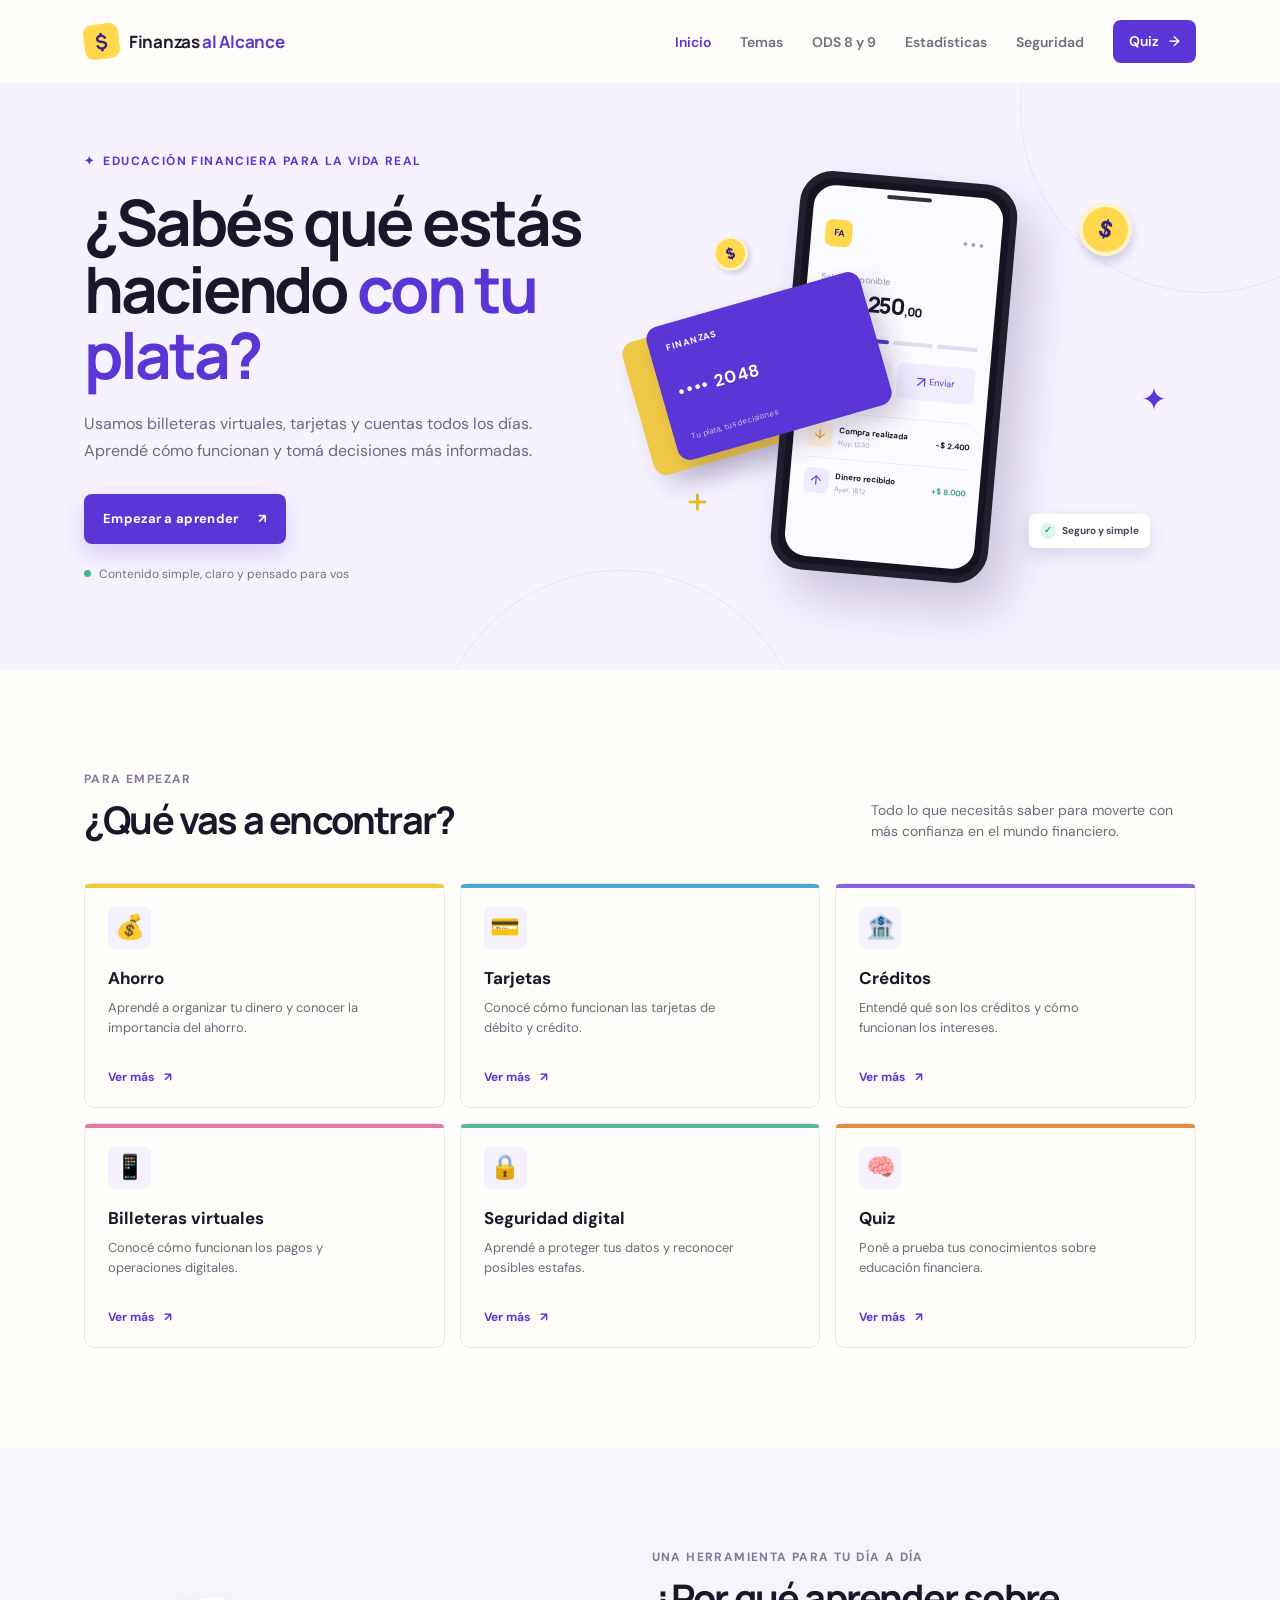
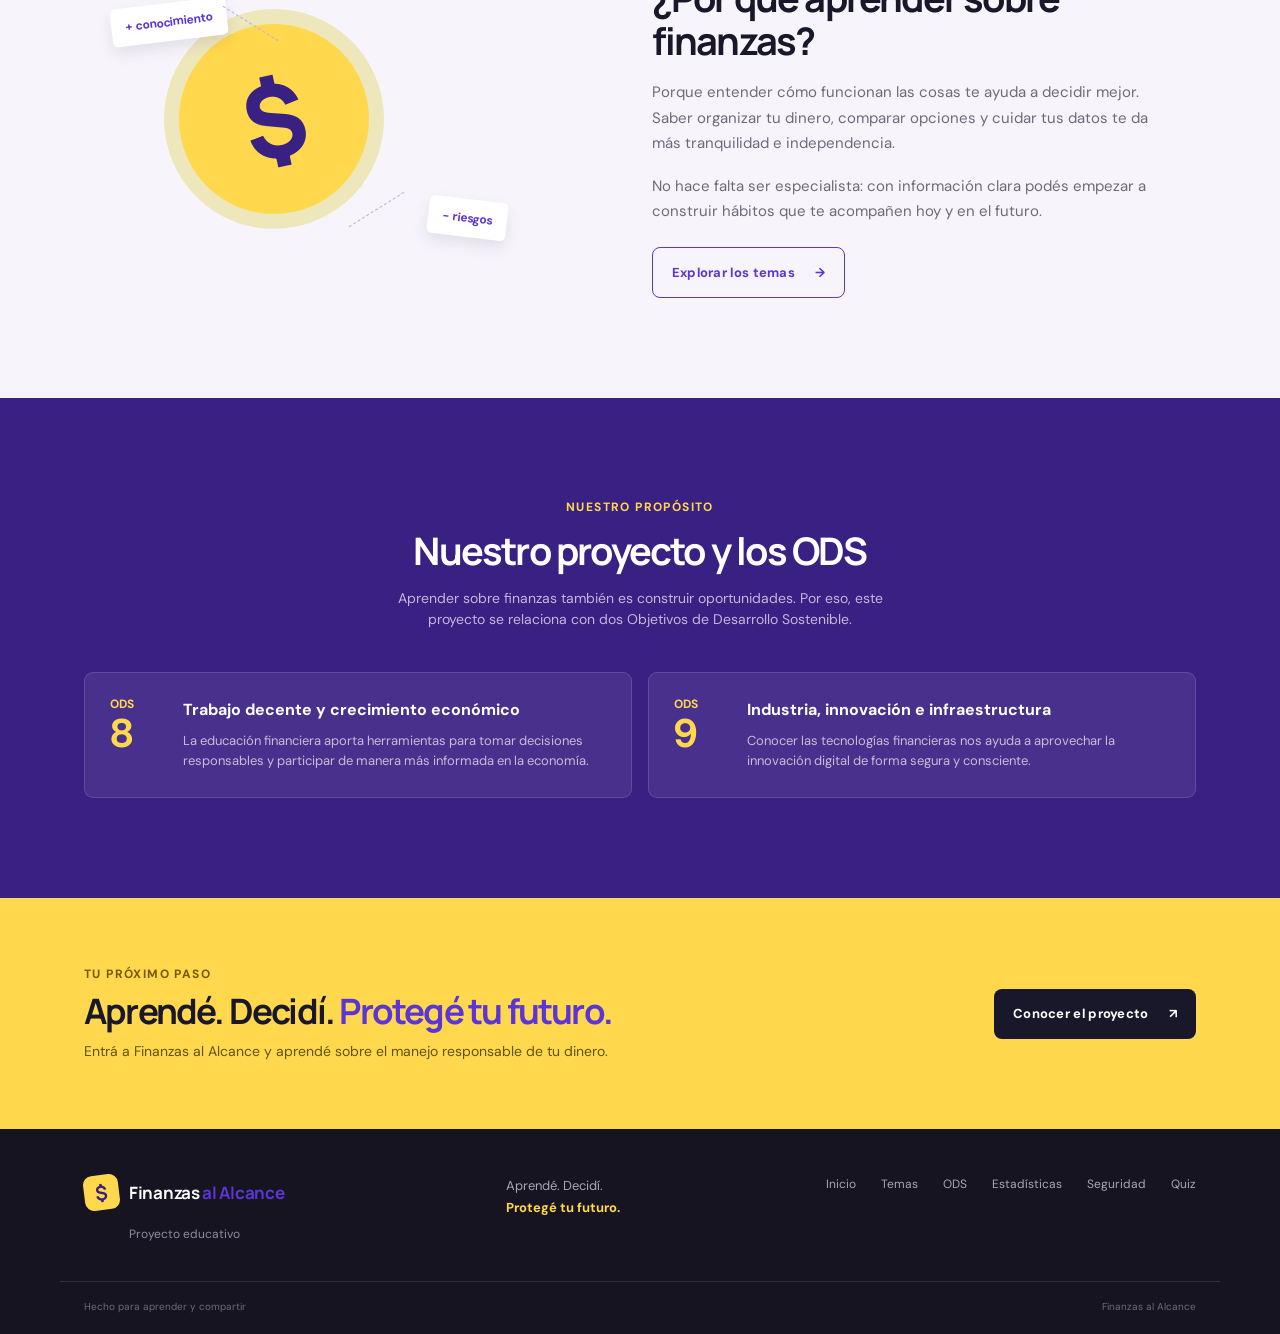
==== index.html @ b955cdc4 "Completar frontend de Finanzas al Alcance" ====
<!DOCTYPE html>
<html lang="es">
<head>
  <meta charset="UTF-8">
  <meta name="viewport" content="width=device-width, initial-scale=1.0">
  <meta name="description" content="Finanzas al Alcance: aprendé sobre ahorro, tarjetas, créditos, billeteras virtuales y seguridad digital.">
  <title>Finanzas al Alcance | Educación financiera</title>
  <link rel="stylesheet" href="estilos.css">
</head>
<body>
  <header class="site-header" id="inicio">
    <nav class="navbar container" aria-label="Navegación principal">
      <a class="brand" href="index.html#inicio" aria-label="Finanzas al Alcance, inicio">
        <span class="brand-mark" aria-hidden="true">$</span>
        <span>Finanzas <strong>al Alcance</strong></span>
      </a>

      <button class="menu-toggle" type="button" aria-expanded="false" aria-controls="menu-principal">
        <span class="sr-only">Abrir menú</span>
        <span></span><span></span><span></span>
      </button>

      <ul class="nav-links" id="menu-principal">
        <li><a class="active" href="index.html#inicio">Inicio</a></li>
        <li><a href="servicios.html">Temas</a></li>
        <li><a href="ods.html">ODS 8 y 9</a></li>
        <li><a href="estadisticas.html">Estadísticas</a></li>
        <li><a href="seguridad.html">Seguridad</a></li>
        <li><a class="nav-quiz" href="quiz.html">Quiz <span aria-hidden="true">→</span></a></li>
      </ul>
    </nav>
  </header>

  <main>
    <section class="hero" aria-labelledby="hero-title">
      <div class="hero-shape hero-shape-one" aria-hidden="true"></div>
      <div class="hero-shape hero-shape-two" aria-hidden="true"></div>
      <div class="container hero-grid">
        <div class="hero-copy">
          <p class="eyebrow"><span aria-hidden="true">✦</span> Educación financiera para la vida real</p>
          <h1 id="hero-title">¿Sabés qué estás haciendo <em>con tu plata?</em></h1>
          <p class="hero-text">Usamos billeteras virtuales, tarjetas y cuentas todos los días. Aprendé cómo funcionan y tomá decisiones más informadas.</p>
          <a class="button button-primary" href="#temas">Empezar a aprender <span aria-hidden="true">↗</span></a>
          <p class="hero-note"><span class="note-dot" aria-hidden="true"></span> Contenido simple, claro y pensado para vos</p>
        </div>

        <div class="hero-art" aria-label="Ilustración de una billetera virtual y tarjetas" role="img">
          <div class="spark spark-one" aria-hidden="true">✦</div>
          <div class="spark spark-two" aria-hidden="true">+</div>
          <div class="coin coin-one" aria-hidden="true">$</div>
          <div class="coin coin-two" aria-hidden="true">$</div>
          <div class="phone">
            <div class="phone-speaker"></div>
            <div class="phone-screen">
              <div class="app-top"><span class="app-avatar">FA</span><span class="app-menu">•••</span></div>
              <p class="balance-label">Saldo disponible</p>
              <p class="balance">$ 48.250<small>,00</small></p>
              <div class="balance-line"><span></span><span></span><span></span></div>
              <div class="quick-actions"><span><b>+</b> Cargar</span><span><b>↗</b> Enviar</span></div>
              <div class="movement"><span class="movement-icon">↓</span><span><b>Compra realizada</b><small>Hoy, 12:30</small></span><strong>−$ 2.400</strong></div>
              <div class="movement"><span class="movement-icon violet">↑</span><span><b>Dinero recibido</b><small>Ayer, 18:12</small></span><strong class="positive">+$ 8.000</strong></div>
            </div>
          </div>
          <div class="floating-card card-back" aria-hidden="true"></div>
          <div class="floating-card card-front" aria-hidden="true"><span>FINANZAS</span><strong>•••• 2048</strong><small>Tu plata, tus decisiones</small></div>
          <div class="secure-tag"><span aria-hidden="true">✓</span> Seguro y simple</div>
        </div>
      </div>
    </section>

    <section class="topics section" id="temas" aria-labelledby="topics-title">
      <div class="container">
        <div class="section-heading">
          <div><p class="eyebrow eyebrow-dark">Para empezar</p><h2 id="topics-title">¿Qué vas a encontrar?</h2></div>
          <p>Todo lo que necesitás saber para moverte con más confianza en el mundo financiero.</p>
        </div>
        <div class="topic-grid">
          <article class="topic-card accent-yellow">
            <div class="topic-icon">💰</div><h3>Ahorro</h3><p>Aprendé a organizar tu dinero y conocer la importancia del ahorro.</p><a href="servicios.html#ahorro" class="text-link">Ver más <span aria-hidden="true">↗</span></a>
          </article>
          <article class="topic-card accent-blue">
            <div class="topic-icon">💳</div><h3>Tarjetas</h3><p>Conocé cómo funcionan las tarjetas de débito y crédito.</p><a href="servicios.html#tarjetas" class="text-link">Ver más <span aria-hidden="true">↗</span></a>
          </article>
          <article class="topic-card accent-purple">
            <div class="topic-icon">🏦</div><h3>Créditos</h3><p>Entendé qué son los créditos y cómo funcionan los intereses.</p><a href="servicios.html#creditos" class="text-link">Ver más <span aria-hidden="true">↗</span></a>
          </article>
          <article class="topic-card accent-pink">
            <div class="topic-icon">📱</div><h3>Billeteras virtuales</h3><p>Conocé cómo funcionan los pagos y operaciones digitales.</p><a href="servicios.html#billeteras" class="text-link">Ver más <span aria-hidden="true">↗</span></a>
          </article>
          <article class="topic-card accent-green" id="seguridad">
            <div class="topic-icon">🔒</div><h3>Seguridad digital</h3><p>Aprendé a proteger tus datos y reconocer posibles estafas.</p><a href="seguridad.html" class="text-link">Ver más <span aria-hidden="true">↗</span></a>
          </article>
          <article class="topic-card accent-orange" id="quiz">
            <div class="topic-icon">🧠</div><h3>Quiz</h3><p>Poné a prueba tus conocimientos sobre educación financiera.</p><a href="quiz.html" class="text-link">Ver más <span aria-hidden="true">↗</span></a>
          </article>
        </div>
      </div>
    </section>

    <section class="why section" aria-labelledby="why-title">
      <div class="container why-grid">
        <div class="why-visual" aria-hidden="true"><div class="visual-circle"><span>$</span></div><div class="visual-label label-one">+ conocimiento</div><div class="visual-label label-two">− riesgos</div><div class="visual-line line-one"></div><div class="visual-line line-two"></div></div>
        <div class="why-copy"><p class="eyebrow eyebrow-dark">Una herramienta para tu día a día</p><h2 id="why-title">¿Por qué aprender sobre finanzas?</h2><p>Porque entender cómo funcionan las cosas te ayuda a decidir mejor. Saber organizar tu dinero, comparar opciones y cuidar tus datos te da más tranquilidad e independencia.</p><p>No hace falta ser especialista: con información clara podés empezar a construir hábitos que te acompañen hoy y en el futuro.</p><a class="button button-secondary" href="#temas">Explorar los temas <span aria-hidden="true">→</span></a></div>
      </div>
    </section>

    <section class="ods section" id="ods" aria-labelledby="ods-title">
      <div class="container">
        <div class="ods-intro"><p class="eyebrow">Nuestro propósito</p><h2 id="ods-title">Nuestro proyecto y los ODS</h2><p>Aprender sobre finanzas también es construir oportunidades. Por eso, este proyecto se relaciona con dos Objetivos de Desarrollo Sostenible.</p></div>
        <div class="ods-grid"><article class="ods-card"><span class="ods-number">ODS <strong>8</strong></span><div><h3>Trabajo decente y crecimiento económico</h3><p>La educación financiera aporta herramientas para tomar decisiones responsables y participar de manera más informada en la economía.</p></div></article><article class="ods-card"><span class="ods-number">ODS <strong>9</strong></span><div><h3>Industria, innovación e infraestructura</h3><p>Conocer las tecnologías financieras nos ayuda a aprovechar la innovación digital de forma segura y consciente.</p></div></article></div>
      </div>
    </section>

    <section class="cta section" aria-labelledby="cta-title"><div class="container cta-inner"><div><p class="eyebrow">Tu próximo paso</p><h2 id="cta-title">Aprendé. Decidí. <span>Protegé tu futuro.</span></h2><p>Entrá a Finanzas al Alcance y aprendé sobre el manejo responsable de tu dinero.</p></div><a class="button button-dark" href="#temas">Conocer el proyecto <span aria-hidden="true">↗</span></a></div></section>
  </main>

  <footer class="site-footer"><div class="container footer-grid"><div><a class="brand footer-brand" href="index.html#inicio"><span class="brand-mark" aria-hidden="true">$</span><span>Finanzas <strong>al Alcance</strong></span></a><p>Proyecto educativo</p></div><p class="footer-motto">Aprendé. Decidí.<br><strong>Protegé tu futuro.</strong></p><div class="footer-links"><a href="index.html#inicio">Inicio</a><a href="servicios.html">Temas</a><a href="ods.html">ODS</a><a href="estadisticas.html">Estadísticas</a><a href="seguridad.html">Seguridad</a><a href="quiz.html">Quiz</a></div></div><div class="container footer-bottom"><span>Hecho para aprender y compartir</span><span>Finanzas al Alcance</span></div></footer>
  <script src="script.js"></script>
</body>
</html>
---- estilos.css ----
@import url('https://fonts.googleapis.com/css2?family=DM+Sans:wght@400;500;600;700&family=Manrope:wght@600;700;800&display=swap');

:root { --violet: #5b35d5; --deep-violet: #392083; --yellow: #ffd84d; --ink: #19172a; --muted: #6d6a7b; --paper: #fffdf9; --soft: #f5f2ff; --line: #e9e5f1; }
* { box-sizing: border-box; margin: 0; padding: 0; }
html { scroll-behavior: smooth; }
body { background: var(--paper); color: var(--ink); font-family: 'DM Sans', sans-serif; line-height: 1.5; overflow-x: hidden; }
a { color: inherit; text-decoration: none; }
.container { margin: 0 auto; max-width: 1160px; padding-left: 24px; padding-right: 24px; }
.sr-only { clip: rect(0,0,0,0); clip-path: inset(50%); height: 1px; overflow: hidden; position: absolute; white-space: nowrap; width: 1px; }
.site-header { background: var(--paper); position: relative; z-index: 10; }
.navbar { align-items: center; display: flex; height: 83px; justify-content: space-between; }
.brand { align-items: center; display: inline-flex; font-family: 'Manrope', sans-serif; font-size: 17px; font-weight: 700; gap: 10px; letter-spacing: -.3px; white-space: nowrap; }
.brand strong { color: var(--violet); }
.brand-mark { align-items: center; background: var(--yellow); border-radius: 9px; color: var(--deep-violet); display: inline-flex; font-family: 'Manrope', sans-serif; font-size: 20px; height: 35px; justify-content: center; transform: rotate(-7deg); width: 35px; }
.nav-links { align-items: center; display: flex; gap: 29px; list-style: none; }
.nav-links a { color: #716d7c; font-size: 14px; font-weight: 600; transition: color .2s ease; }
.nav-links a:hover, .nav-links a.active { color: var(--violet); }
.nav-links .nav-quiz { align-items: center; background: var(--violet); border-radius: 8px; color: #fff; display: flex; gap: 10px; padding: 11px 16px; }
.nav-links .nav-quiz:hover { background: var(--deep-violet); color: #fff; }
.menu-toggle { background: none; border: 0; cursor: pointer; display: none; padding: 8px; }
.menu-toggle span:not(.sr-only) { background: var(--ink); display: block; height: 2px; margin: 4px 0; width: 23px; }
.hero { background: #f6f2ff; min-height: 587px; overflow: hidden; position: relative; }
.hero-grid { align-items: center; display: grid; gap: 30px; grid-template-columns: .93fr 1.07fr; min-height: 587px; position: relative; z-index: 1; }
.hero-copy { padding: 40px 0 58px; }
.eyebrow { align-items: center; color: var(--violet); display: flex; font-size: 12px; font-weight: 700; gap: 8px; letter-spacing: 1.4px; text-transform: uppercase; }
.eyebrow-dark { color: #82789e; }
.hero h1 { font-family: 'Manrope', sans-serif; font-size: clamp(43px, 5vw, 67px); letter-spacing: -3px; line-height: 1.04; margin: 19px 0 21px; max-width: 610px; }
.hero h1 em { color: var(--violet); font-style: normal; }
.hero-text { color: #6e6a7b; font-size: 16px; line-height: 1.7; max-width: 470px; }
.button { align-items: center; border: 0; border-radius: 8px; display: inline-flex; font-size: 13px; font-weight: 700; gap: 20px; justify-content: center; letter-spacing: .3px; padding: 15px 19px; transition: transform .2s ease, background .2s ease; }
.button:hover { transform: translateY(-2px); }
.button-primary { background: var(--violet); box-shadow: 0 10px 22px rgba(91,53,213,.2); color: white; margin-top: 30px; }
.button-primary:hover { background: var(--deep-violet); }
.button-secondary { border: 1px solid var(--violet); color: var(--violet); margin-top: 22px; }
.button-secondary:hover { background: var(--violet); color: #fff; }
.button-dark { background: var(--ink); color: #fff; }
.button-dark:hover { background: var(--deep-violet); }
.hero-note { align-items: center; color: #777280; display: flex; font-size: 12px; gap: 8px; margin-top: 21px; }
.note-dot { background: #41b98e; border-radius: 50%; height: 7px; width: 7px; }
.hero-shape { border: 1px solid rgba(91,53,213,.09); border-radius: 50%; height: 370px; position: absolute; width: 370px; }
.hero-shape-one { right: -110px; top: -160px; }.hero-shape-two { bottom: -270px; left: 34%; }
.hero-art { height: 490px; position: relative; }
.phone { background: #171421; border: 7px solid #22202e; border-radius: 33px; box-shadow: 20px 25px 50px rgba(48,30,93,.22); height: 400px; left: 29%; padding: 7px; position: absolute; top: 45px; transform: rotate(5deg); width: 218px; z-index: 2; }
.phone-speaker { background: #332f40; border-radius: 4px; height: 4px; left: 50%; position: absolute; top: 12px; transform: translateX(-50%); width: 45px; }
.phone-screen { background: #fbfaff; border-radius: 22px; height: 100%; padding: 34px 14px 10px; }
.app-top, .balance-line, .movement, .quick-actions { align-items: center; display: flex; justify-content: space-between; }.app-avatar { align-items: center; background: var(--yellow); border-radius: 7px; color: var(--deep-violet); display: inline-flex; font-size: 9px; font-weight: 800; height: 27px; justify-content: center; width: 27px; }.app-menu { color: #aca7b6; letter-spacing: 2px; }.balance-label { color: #9893a3; font-size: 9px; margin-top: 25px; }.balance { color: var(--ink); font-family: 'Manrope', sans-serif; font-size: 22px; font-weight: 800; letter-spacing: -1px; }.balance small { font-size: 12px; }.balance-line { gap: 4px; margin: 17px 0; }.balance-line span { background: #dfdced; border-radius: 3px; height: 4px; width: 25%; }.balance-line span:first-child { background: var(--violet); width: 45%; }.quick-actions { color: var(--violet); font-size: 9px; gap: 6px; }.quick-actions span { align-items: center; background: #f1edff; border-radius: 6px; display: flex; flex: 1; gap: 4px; justify-content: center; padding: 7px 3px; }.quick-actions b { font-size: 15px; font-weight: 400; }.movement { border-top: 1px solid #eeeaf3; font-size: 8px; gap: 6px; margin-top: 19px; padding-top: 10px; }.movement + .movement { margin-top: 10px; }.movement-icon { align-items: center; background: #fff0dd; border-radius: 6px; color: #eb8d22; display: inline-flex; font-size: 13px; height: 25px; justify-content: center; width: 25px; }.movement-icon.violet { background: #eeeaff; color: var(--violet); }.movement span:nth-child(2) { flex: 1; }.movement b, .movement small { display: block; }.movement small { color: #a19ca9; margin-top: 2px; }.movement strong { font-size: 8px; }.movement .positive { color: #3da783; }
.floating-card { border-radius: 13px; box-shadow: 9px 14px 25px rgba(41,24,80,.2); height: 138px; position: absolute; transform: rotate(-16deg); width: 222px; }.card-back { background: #efc946; left: 3%; top: 180px; }.card-front { background: var(--violet); color: white; display: flex; flex-direction: column; justify-content: space-between; left: 7%; padding: 17px; top: 165px; transform: rotate(-16deg); z-index: 3; }.card-front span { font-size: 9px; font-weight: 700; letter-spacing: 1px; }.card-front strong { font-size: 17px; letter-spacing: 1px; }.card-front small { font-size: 8px; opacity: .7; }.coin { align-items: center; background: var(--yellow); border: 4px solid rgba(255,255,255,.7); border-radius: 50%; box-shadow: 3px 6px 9px rgba(50,30,90,.17); color: var(--deep-violet); display: flex; font-size: 23px; font-weight: 800; height: 53px; justify-content: center; position: absolute; width: 53px; z-index: 4; }.coin-one { right: 11%; top: 71px; transform: rotate(15deg); }.coin-two { left: 15%; top: 95px; transform: rotate(-20deg) scale(.65); }.spark { color: var(--violet); font-size: 31px; position: absolute; }.spark-one { right: 5%; top: 245px; }.spark-two { color: #e8ba1d; font-size: 38px; left: 12%; top: 340px; }.secure-tag { align-items: center; background: white; border-radius: 7px; bottom: 74px; box-shadow: 0 8px 18px rgba(41,24,80,.12); color: #4a4658; display: flex; font-size: 10px; font-weight: 700; gap: 6px; padding: 9px 11px; position: absolute; right: 8%; z-index: 4; }.secure-tag span { align-items: center; background: #ddf6ed; border-radius: 50%; color: #2ba27a; display: inline-flex; font-size: 9px; height: 16px; justify-content: center; width: 16px; }
.section { padding: 100px 0; }.section-heading { align-items: end; display: flex; justify-content: space-between; margin-bottom: 41px; }.section h2 { font-family: 'Manrope', sans-serif; font-size: 38px; letter-spacing: -1.8px; line-height: 1.15; margin-top: 10px; }.section-heading > p { color: var(--muted); font-size: 14px; max-width: 325px; }.topic-grid { display: grid; gap: 15px; grid-template-columns: repeat(3, 1fr); }.topic-card { border: 1px solid var(--line); border-radius: 10px; min-height: 225px; padding: 22px 23px; position: relative; transition: box-shadow .2s ease, transform .2s ease; }.topic-card:hover { box-shadow: 0 14px 30px rgba(50,35,93,.1); transform: translateY(-4px); }.topic-card:before { background: var(--accent); border-radius: 3px 3px 0 0; content: ''; height: 4px; left: 0; position: absolute; right: 0; top: 0; }.accent-yellow { --accent: #f1c934; }.accent-blue { --accent: #4aa7d5; }.accent-purple { --accent: #8b62db; }.accent-pink { --accent: #e47ca9; }.accent-green { --accent: #58b898; }.accent-orange { --accent: #e58e3e; }.topic-icon { align-items: center; background: #f5f1ff; border-radius: 8px; display: flex; font-size: 24px; height: 43px; justify-content: center; margin-bottom: 17px; width: 43px; }.topic-card h3 { font-size: 17px; margin-bottom: 7px; }.topic-card p { color: var(--muted); font-size: 13px; line-height: 1.55; max-width: 270px; }.text-link { bottom: 21px; color: var(--violet); font-size: 12px; font-weight: 700; position: absolute; }.text-link span { margin-left: 7px; }
.why { background: #f7f5fb; }.why-grid { align-items: center; display: grid; gap: 11%; grid-template-columns: .9fr 1.1fr; }.why-copy p:not(.eyebrow) { color: var(--muted); font-size: 15px; line-height: 1.7; margin-top: 17px; max-width: 500px; }.why-visual { height: 310px; position: relative; }.visual-circle { align-items: center; background: var(--yellow); border: 15px solid #eee7bc; border-radius: 50%; color: var(--deep-violet); display: flex; font-family: 'Manrope', sans-serif; font-size: 100px; font-weight: 800; height: 220px; justify-content: center; left: 18%; position: absolute; top: 41px; transform: rotate(-12deg); width: 220px; }.visual-label { background: #fff; border-radius: 5px; box-shadow: 0 7px 15px rgba(47,30,82,.1); color: var(--violet); font-size: 12px; font-weight: 700; padding: 10px 14px; position: absolute; }.label-one { left: 6%; top: 35px; transform: rotate(-7deg); }.label-two { bottom: 41px; right: 5%; transform: rotate(7deg); }.visual-line { border-top: 1px dashed #bcb2e5; position: absolute; transform: rotate(32deg); width: 65px; }.line-one { left: 30%; top: 55px; }.line-two { bottom: 68px; right: 27%; transform: rotate(-32deg); }
.ods { background: var(--deep-violet); color: white; }.ods .eyebrow { color: var(--yellow); }.ods-intro { text-align: center; }.ods-intro .eyebrow { justify-content: center; }.ods h2 { margin-top: 13px; }.ods-intro > p:last-child { color: #c1b8dd; font-size: 14px; margin: 15px auto 42px; max-width: 515px; }.ods-grid { display: grid; gap: 16px; grid-template-columns: 1fr 1fr; }.ods-card { align-items: flex-start; background: rgba(255,255,255,.08); border: 1px solid rgba(255,255,255,.13); border-radius: 9px; display: flex; gap: 20px; padding: 25px; }.ods-number { color: var(--yellow); font-size: 12px; font-weight: 700; line-height: 1.1; min-width: 53px; }.ods-number strong { display: block; font-size: 40px; letter-spacing: -2px; }.ods-card h3 { font-size: 16px; line-height: 1.3; margin: 2px 0 10px; }.ods-card p { color: #c4bdd8; font-size: 13px; line-height: 1.6; }
.cta { background: var(--yellow); padding: 67px 0; }.cta-inner { align-items: center; display: flex; justify-content: space-between; }.cta .eyebrow { color: #735a00; }.cta h2 { font-size: 35px; margin: 8px 0 10px; }.cta h2 span { color: var(--violet); }.cta p:last-child { color: #5f530e; font-size: 14px; }.cta .button { flex-shrink: 0; margin-left: 30px; }
.site-footer { background: #161421; color: white; padding: 46px 0 20px; }.footer-grid { align-items: start; display: grid; grid-template-columns: 1.1fr .8fr 1fr; }.footer-brand { color: white; }.footer-grid > div > p { color: #918b9f; font-size: 12px; margin: 15px 0 0 45px; }.footer-motto { color: #aaa4b6; font-size: 13px; line-height: 1.7; }.footer-motto strong { color: var(--yellow); }.footer-links { display: flex; flex-wrap: wrap; gap: 11px 25px; justify-content: flex-end; }.footer-links a { color: #aaa4b6; font-size: 12px; }.footer-links a:hover { color: var(--yellow); }.footer-bottom { border-top: 1px solid #302d3b; color: #6f6979; display: flex; font-size: 10px; justify-content: space-between; margin-top: 38px; padding-top: 17px; }
@media (max-width: 800px) { .nav-links { background: var(--paper); box-shadow: 0 15px 20px rgba(40,25,75,.09); display: none; flex-direction: column; gap: 0; left: 0; padding: 12px 24px 20px; position: absolute; right: 0; top: 83px; }.nav-links.open { display: flex; }.nav-links li, .nav-links a { width: 100%; }.nav-links a { display: block; padding: 12px 0; }.nav-links .nav-quiz { padding: 12px 15px; }.menu-toggle { display: block; }.hero-grid { grid-template-columns: 1fr; }.hero-copy { padding-bottom: 0; }.hero-art { height: 420px; margin-top: -35px; }.section-heading { align-items: start; flex-direction: column; gap: 15px; }.topic-grid { grid-template-columns: repeat(2, 1fr); }.why-grid { gap: 15px; grid-template-columns: 1fr; }.why-visual { order: 2; }.why-copy { order: 1; }.ods-grid { grid-template-columns: 1fr; }.cta-inner { align-items: start; flex-direction: column; gap: 27px; }.cta .button { margin-left: 0; }.footer-grid { gap: 28px; grid-template-columns: 1fr 1fr; }.footer-links { justify-content: flex-start; }.footer-motto { grid-column: 2; grid-row: 1; }.footer-grid > div:last-child { grid-column: 1 / -1; }.footer-bottom { gap: 10px; flex-direction: column; } }
@media (max-width: 520px) { .container { padding-left: 18px; padding-right: 18px; }.brand { font-size: 15px; }.hero { min-height: 790px; }.hero-grid { min-height: 790px; }.hero h1 { font-size: 44px; letter-spacing: -2px; }.hero-text { font-size: 15px; }.hero-art { transform: scale(.88); transform-origin: top center; }.section { padding: 74px 0; }.section h2 { font-size: 32px; }.topic-grid { grid-template-columns: 1fr; }.topic-card { min-height: 205px; }.why-visual { transform: scale(.83); transform-origin: center; }.ods-card { flex-direction: column; gap: 11px; }.cta h2 { font-size: 30px; }.footer-grid { grid-template-columns: 1fr; }.footer-motto { grid-column: auto; grid-row: auto; }.footer-grid > div:last-child { grid-column: auto; }.footer-links { justify-content: flex-start; } }

/* Estilos compartidos por las páginas internas */
.page-hero { background: #f6f2ff; padding: 58px 0 67px; }.page-hero-purple { background: var(--deep-violet); color: #fff; }.page-hero-purple .eyebrow { color: var(--yellow); }.page-hero-safe { background: #eaf8f3; }.page-hero-quiz { background: #fff5cf; }.narrow { max-width: 820px; }.back-link { color: var(--violet); display: inline-block; font-size: 13px; font-weight: 700; margin-bottom: 40px; }.page-hero-purple .back-link { color: var(--yellow); }.page-hero h1 { font-family: 'Manrope', sans-serif; font-size: clamp(42px, 6vw, 62px); letter-spacing: -2.5px; line-height: 1.08; margin: 13px 0 17px; }.page-hero > .container > p:last-child { color: var(--muted); font-size: 16px; max-width: 610px; }.page-hero-purple > .container > p:last-child { color: #c9c1df; }.inner-section { background: var(--paper); }.service-grid { display: grid; gap: 18px; grid-template-columns: 1fr 1fr; }.info-card { border: 1px solid var(--line); border-radius: 10px; min-height: 400px; padding: 28px; position: relative; }.info-card:before { background: var(--accent, var(--violet)); border-radius: 3px 3px 0 0; content: ''; height: 4px; left: 0; position: absolute; right: 0; top: 0; }.info-card:nth-child(1) { --accent: #e7bd24; }.info-card:nth-child(2) { --accent: #5baacf; }.info-card:nth-child(3) { --accent: #9367d8; }.info-card:nth-child(4) { --accent: #df7aa6; }.large-icon { align-items: center; background: #f3efff; border-radius: 10px; display: flex; font-size: 27px; height: 52px; justify-content: center; margin-bottom: 22px; width: 52px; }.card-kicker { color: var(--violet); font-size: 11px; font-weight: 700; letter-spacing: 1px; text-transform: uppercase; }.info-card h2, .ods-large-card h2, .project-connection h2, .sources-block h2, .scenario-section h2 { font-family: 'Manrope', sans-serif; font-size: 28px; letter-spacing: -1px; margin: 6px 0 13px; }.info-card > p:not(.card-kicker), .info-card li, .ods-large-card > p:last-child, .project-connection > p:last-child { color: var(--muted); font-size: 14px; line-height: 1.7; }.info-card h3 { font-size: 14px; margin: 20px 0 9px; }.check-list { list-style: none; padding: 0; }.check-list li { margin: 7px 0; padding-left: 20px; position: relative; }.check-list li:before { color: #37a27e; content: '✓'; font-weight: 700; left: 0; position: absolute; }.example { background: #f8f6ff; border-radius: 7px; margin-top: 19px; padding: 12px 14px; }.example strong { color: var(--violet); }.tip-box { background: #f5f0ff; border-left: 3px solid var(--violet); display: flex; flex-direction: column; gap: 5px; margin-top: 22px; padding: 15px; }.tip-box strong { font-size: 13px; }.tip-box span { color: var(--muted); font-size: 13px; line-height: 1.5; }.mini-cta { background: var(--yellow); padding: 48px 0; }.mini-cta-inner { align-items: center; display: flex; justify-content: space-between; }.mini-cta h2 { font-family: 'Manrope', sans-serif; font-size: 29px; letter-spacing: -1px; margin-top: 8px; }.mini-cta .button { margin-left: 25px; }
.ods-page-grid { display: grid; gap: 18px; grid-template-columns: 1fr 1fr; }.ods-large-card { border-radius: 10px; min-height: 325px; padding: 30px; }.ods-eight { background: #fff5cf; }.ods-nine { background: #eee8ff; }.ods-badge { color: var(--violet); display: block; font-size: 12px; font-weight: 700; line-height: 1; }.ods-badge strong { display: block; font-family: 'Manrope', sans-serif; font-size: 64px; letter-spacing: -4px; line-height: .9; margin-top: 5px; }.ods-large-card .card-kicker { margin-top: 25px; }.ods-large-card h2 { font-size: 23px; }.project-connection { border-top: 1px solid var(--line); margin-top: 60px; padding-top: 42px; text-align: center; }.project-connection .eyebrow { justify-content: center; }.project-connection h2 { font-size: 32px; }.project-connection > p:last-child { margin: 0 auto; max-width: 680px; }
.data-note { align-items: flex-start; background: #fff8dc; border: 1px solid #eee0a7; border-radius: 9px; display: flex; gap: 14px; margin-bottom: 27px; padding: 19px 21px; }.data-note > span { align-items: center; background: #e4b91f; border-radius: 50%; color: #fff; display: flex; flex-shrink: 0; font-weight: 800; height: 23px; justify-content: center; width: 23px; }.data-note strong { font-size: 14px; }.data-note p { color: #71672c; font-size: 13px; margin-top: 3px; }.stats-grid { display: grid; gap: 16px; grid-template-columns: repeat(3, 1fr); }.stat-card { border: 1px solid var(--line); border-radius: 9px; min-height: 245px; padding: 23px; }.stat-icon { color: var(--violet); display: block; font-size: 12px; font-weight: 800; margin-bottom: 30px; }.stat-value { color: var(--violet); display: block; font-family: 'Manrope', sans-serif; font-size: 21px; margin-bottom: 9px; }.stat-card h2 { font-size: 16px; margin-bottom: 9px; }.stat-card p, .stat-card small { color: var(--muted); font-size: 13px; line-height: 1.55; }.stat-card small { border-top: 1px solid var(--line); display: block; margin-top: 19px; padding-top: 11px; }.sources-block { margin-top: 73px; }.sources-block > p:not(.eyebrow) { color: var(--muted); font-size: 14px; }.source-list { list-style: none; margin-top: 22px; max-width: 700px; }.source-list li { align-items: center; border-bottom: 1px solid var(--line); display: flex; font-size: 14px; justify-content: space-between; padding: 15px 0; }.source-list span { color: var(--violet); font-size: 12px; }
.warning-banner { align-items: center; background: #eaf8f3; border: 1px solid #c5e8da; border-radius: 10px; display: flex; gap: 17px; margin-bottom: 35px; padding: 21px 24px; }.warning-banner > span { align-items: center; background: #44b38c; border-radius: 50%; color: #fff; display: flex; flex-shrink: 0; font-size: 18px; font-weight: 800; height: 34px; justify-content: center; width: 34px; }.warning-banner h2 { font-family: 'Manrope', sans-serif; font-size: 20px; letter-spacing: -.5px; }.warning-banner p { color: #527568; font-size: 13px; margin-top: 3px; }.safety-grid { display: grid; gap: 16px; grid-template-columns: 1fr 1fr; }.safety-card { border: 1px solid var(--line); border-radius: 9px; min-height: 180px; padding: 23px; }.safety-number { color: #42ad88; font-size: 12px; font-weight: 800; }.safety-card h2 { font-size: 19px; margin: 17px 0 7px; }.safety-card p { color: var(--muted); font-size: 14px; line-height: 1.6; }.scenario-section { margin-top: 70px; }.scenario { align-items: flex-start; border-bottom: 1px solid var(--line); display: grid; gap: 15px; grid-template-columns: 36px 1fr 1fr; padding: 20px 0; }.scenario-icon { align-items: center; background: #f1edff; border-radius: 8px; color: var(--violet); display: flex; font-size: 18px; height: 36px; justify-content: center; }.scenario p, .scenario strong { font-size: 14px; line-height: 1.55; }.scenario strong { color: var(--violet); font-weight: 600; }
.quiz-section { background: #f7f5fb; }.quiz-layout { display: grid; gap: 10%; grid-template-columns: .55fr 1.45fr; max-width: 980px; }.quiz-progress { padding-top: 20px; }.progress-number { color: var(--violet); font-family: 'Manrope', sans-serif; font-size: 42px; font-weight: 800; letter-spacing: -2px; }.progress-number small { color: #aaa3ba; font-size: 15px; letter-spacing: 0; }.progress-track { background: #dfd9ed; border-radius: 5px; height: 6px; margin: 19px 0 17px; max-width: 170px; }.progress-track span { background: var(--violet); border-radius: inherit; display: block; height: 100%; width: 20%; }.quiz-progress p { color: var(--muted); font-size: 13px; }.quiz-progress .quiz-tip { font-size: 12px; line-height: 1.5; margin-top: 39px; max-width: 170px; }.quiz-panel { background: #fff; border: 1px solid var(--line); border-radius: 10px; padding: 34px; }.quiz-panel h2 { font-family: 'Manrope', sans-serif; font-size: 29px; letter-spacing: -1px; margin: 10px 0 26px; }.answer-list { display: grid; gap: 10px; }.answer-option { align-items: center; background: #fff; border: 1px solid var(--line); border-radius: 7px; color: var(--ink); cursor: pointer; display: flex; font: inherit; font-size: 14px; gap: 13px; padding: 14px; text-align: left; transition: border .2s ease, background .2s ease; }.answer-option:hover, .answer-option:focus-visible { background: #f7f3ff; border-color: var(--violet); outline: none; }.answer-option span { align-items: center; border: 1px solid #d7d0e8; border-radius: 50%; color: var(--violet); display: flex; flex-shrink: 0; font-size: 12px; font-weight: 700; height: 25px; justify-content: center; width: 25px; }.quiz-actions { display: flex; justify-content: space-between; margin-top: 28px; }.button-ghost { background: transparent; color: #aaa4b3; cursor: not-allowed; padding-left: 0; }.button-ghost:disabled { opacity: .7; }.result-placeholder { background: #f6f2ff; border-radius: 7px; display: flex; justify-content: space-between; margin-top: 31px; padding: 14px 16px; }.result-placeholder strong { color: var(--violet); font-size: 13px; }.result-placeholder span { color: var(--muted); font-size: 11px; }
@media (max-width: 800px) { .service-grid, .ods-page-grid, .stats-grid, .safety-grid { grid-template-columns: 1fr 1fr; }.quiz-layout { gap: 35px; grid-template-columns: 1fr; }.quiz-progress { padding-top: 0; }.quiz-progress .quiz-tip { margin-top: 12px; max-width: 350px; }.mini-cta-inner { align-items: flex-start; flex-direction: column; gap: 22px; }.mini-cta .button { margin-left: 0; } }
@media (max-width: 520px) { .page-hero { padding: 40px 0 50px; }.page-hero h1 { font-size: 42px; }.back-link { margin-bottom: 28px; }.service-grid, .ods-page-grid, .stats-grid, .safety-grid { grid-template-columns: 1fr; }.info-card, .ods-large-card { min-height: auto; }.source-list li { align-items: flex-start; flex-direction: column; gap: 5px; }.scenario { grid-template-columns: 36px 1fr; }.scenario strong { grid-column: 2; }.quiz-panel { padding: 23px 18px; }.quiz-panel h2 { font-size: 25px; }.result-placeholder { align-items: flex-start; flex-direction: column; gap: 5px; }.warning-banner { align-items: flex-start; }.mini-cta h2 { font-size: 25px; } }
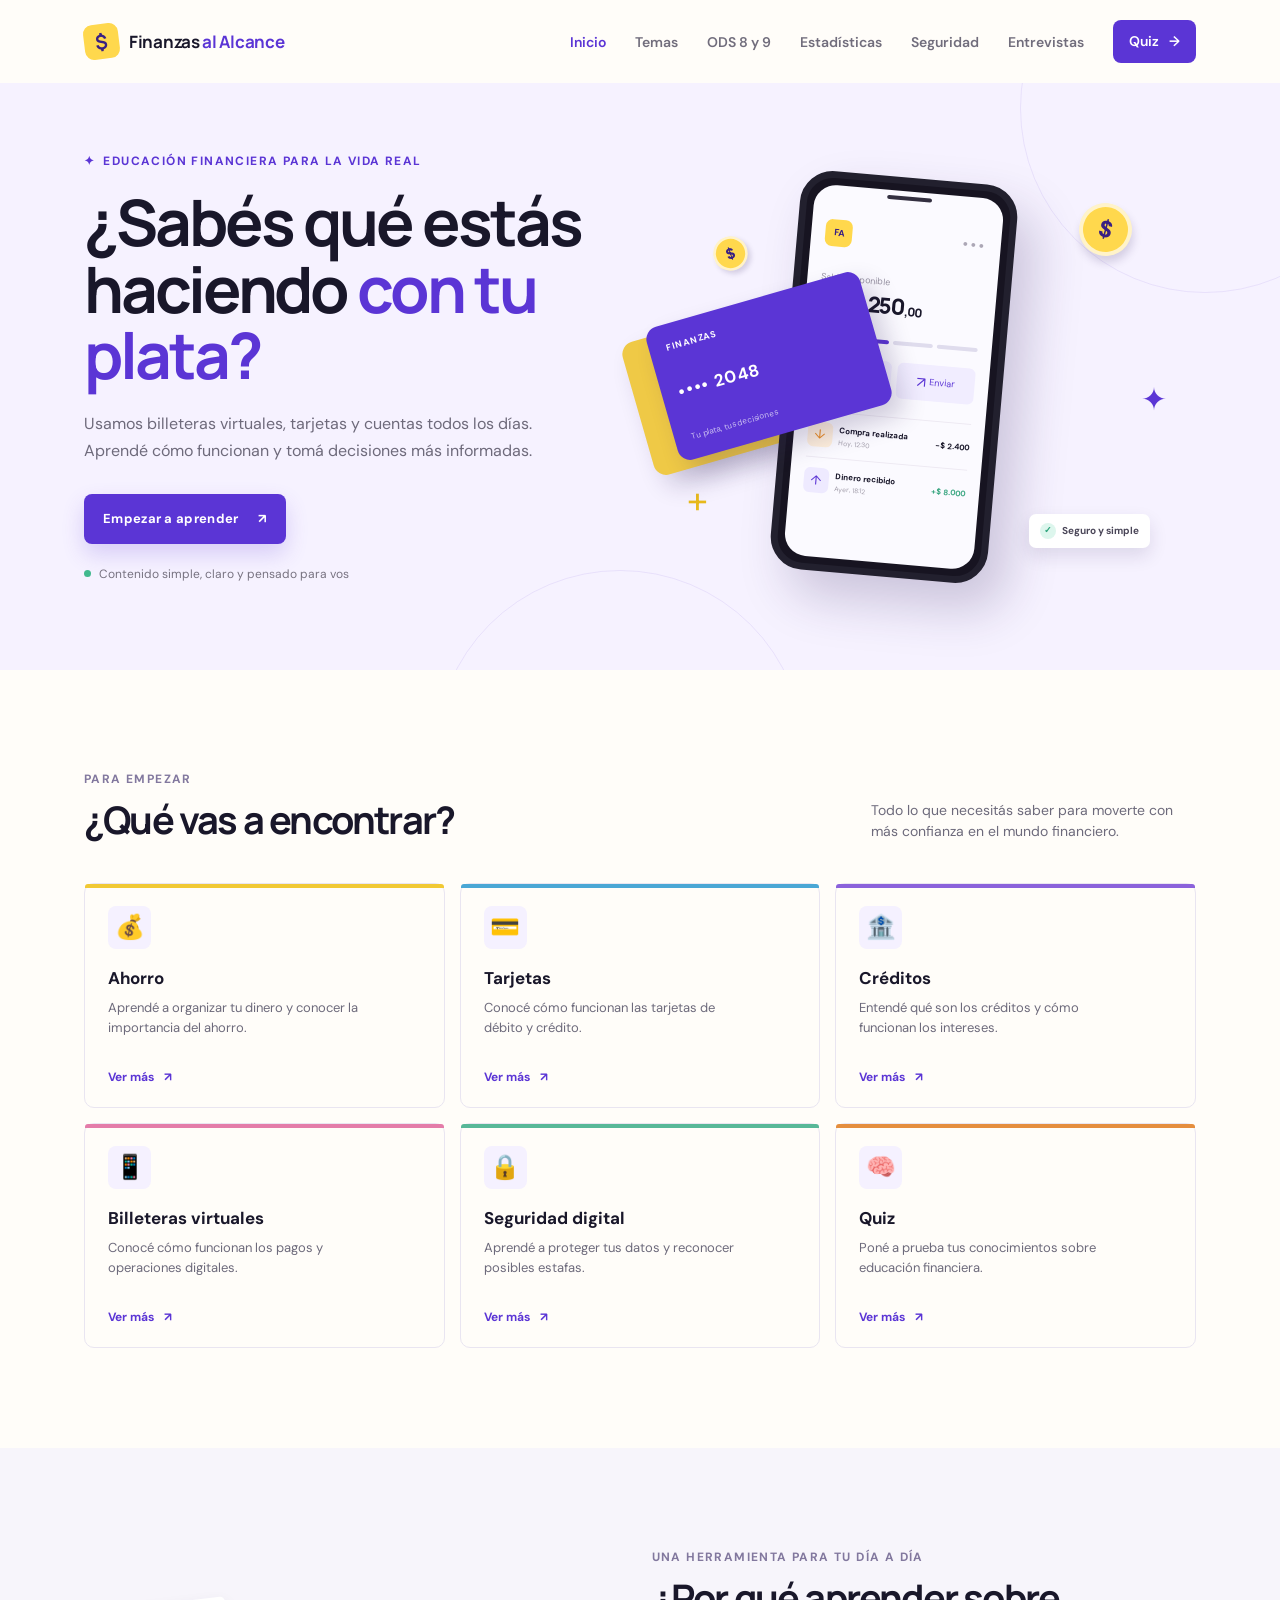
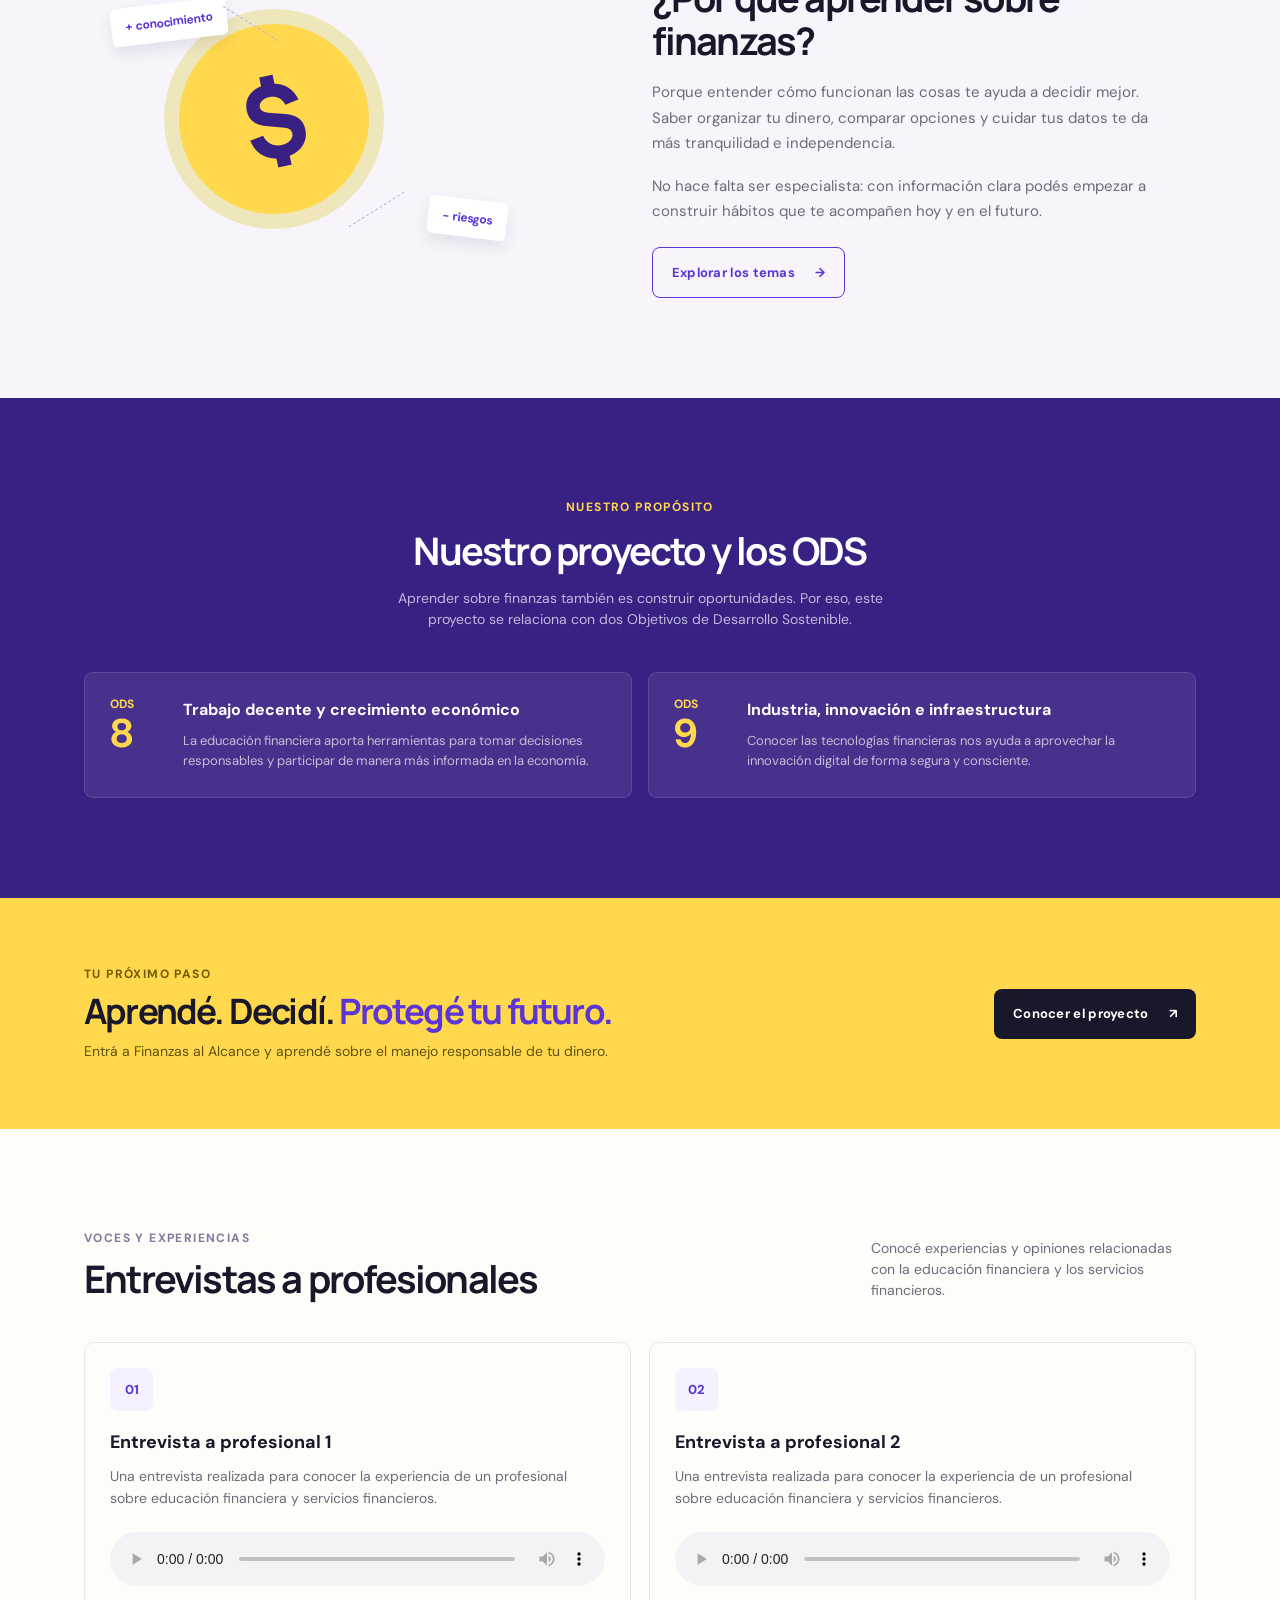
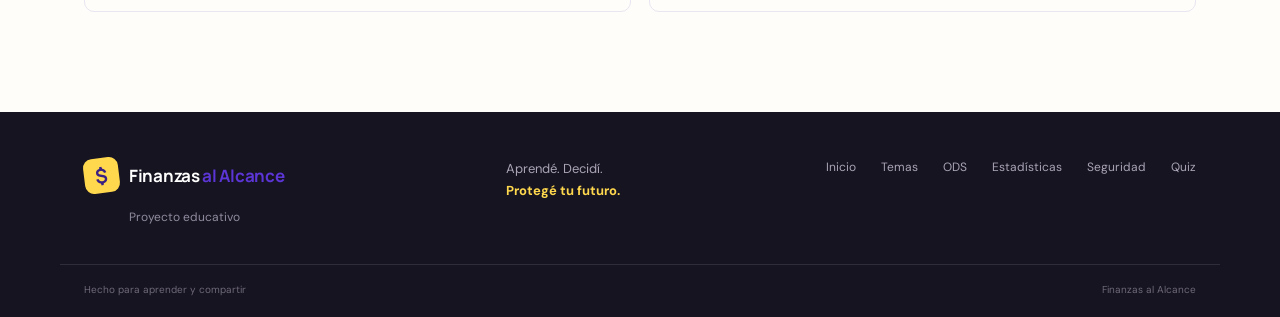
==== commit 2a03ff43: "Etapa 3: agregar entrevistas a profesionales" ====
--- a/index.html
+++ b/index.html
@@ -26,6 +26,7 @@
         <li><a href="ods.html">ODS 8 y 9</a></li>
         <li><a href="estadisticas.html">Estadísticas</a></li>
         <li><a href="seguridad.html">Seguridad</a></li>
+        <li><a href="index.html#entrevistas">Entrevistas</a></li>
         <li><a class="nav-quiz" href="quiz.html">Quiz <span aria-hidden="true">→</span></a></li>
       </ul>
     </nav>
@@ -112,6 +113,35 @@
     </section>
 
     <section class="cta section" aria-labelledby="cta-title"><div class="container cta-inner"><div><p class="eyebrow">Tu próximo paso</p><h2 id="cta-title">Aprendé. Decidí. <span>Protegé tu futuro.</span></h2><p>Entrá a Finanzas al Alcance y aprendé sobre el manejo responsable de tu dinero.</p></div><a class="button button-dark" href="#temas">Conocer el proyecto <span aria-hidden="true">↗</span></a></div></section>
+    <section class="interviews section" id="entrevistas" aria-labelledby="interviews-title">
+      <div class="container">
+        <div class="section-heading">
+          <div><p class="eyebrow eyebrow-dark">Voces y experiencias</p><h2 id="interviews-title">Entrevistas a profesionales</h2></div>
+          <p>Conocé experiencias y opiniones relacionadas con la educación financiera y los servicios financieros.</p>
+        </div>
+        <div class="interview-grid">
+          <article class="interview-card">
+            <div class="interview-icon" aria-hidden="true">01</div>
+            <h3>Entrevista a profesional 1</h3>
+            <p>Una entrevista realizada para conocer la experiencia de un profesional sobre educación financiera y servicios financieros.</p>
+            <audio controls preload="metadata" aria-label="Entrevista a profesional 1">
+              <source src="multimedia/entrevistas/entrevista-profesional-1.wav" type="audio/wav">
+              Tu navegador no soporta la reproducción de audio.
+            </audio>
+          </article>
+          <article class="interview-card">
+            <div class="interview-icon" aria-hidden="true">02</div>
+            <h3>Entrevista a profesional 2</h3>
+            <p>Una entrevista realizada para conocer la experiencia de un profesional sobre educación financiera y servicios financieros.</p>
+            <audio controls preload="metadata" aria-label="Entrevista a profesional 2">
+              <source src="multimedia/entrevistas/entrevista-profesional-2.m4a" type="audio/mp4">
+              Tu navegador no soporta la reproducción de audio.
+            </audio>
+          </article>
+        </div>
+      </div>
+    </section>
+
   </main>
 
   <footer class="site-footer"><div class="container footer-grid"><div><a class="brand footer-brand" href="index.html#inicio"><span class="brand-mark" aria-hidden="true">$</span><span>Finanzas <strong>al Alcance</strong></span></a><p>Proyecto educativo</p></div><p class="footer-motto">Aprendé. Decidí.<br><strong>Protegé tu futuro.</strong></p><div class="footer-links"><a href="index.html#inicio">Inicio</a><a href="servicios.html">Temas</a><a href="ods.html">ODS</a><a href="estadisticas.html">Estadísticas</a><a href="seguridad.html">Seguridad</a><a href="quiz.html">Quiz</a></div></div><div class="container footer-bottom"><span>Hecho para aprender y compartir</span><span>Finanzas al Alcance</span></div></footer>
--- a/estilos.css
+++ b/estilos.css
@@ -61,3 +61,14 @@
 .quiz-section { background: #f7f5fb; }.quiz-layout { display: grid; gap: 10%; grid-template-columns: .55fr 1.45fr; max-width: 980px; }.quiz-progress { padding-top: 20px; }.progress-number { color: var(--violet); font-family: 'Manrope', sans-serif; font-size: 42px; font-weight: 800; letter-spacing: -2px; }.progress-number small { color: #aaa3ba; font-size: 15px; letter-spacing: 0; }.progress-track { background: #dfd9ed; border-radius: 5px; height: 6px; margin: 19px 0 17px; max-width: 170px; }.progress-track span { background: var(--violet); border-radius: inherit; display: block; height: 100%; width: 20%; }.quiz-progress p { color: var(--muted); font-size: 13px; }.quiz-progress .quiz-tip { font-size: 12px; line-height: 1.5; margin-top: 39px; max-width: 170px; }.quiz-panel { background: #fff; border: 1px solid var(--line); border-radius: 10px; padding: 34px; }.quiz-panel h2 { font-family: 'Manrope', sans-serif; font-size: 29px; letter-spacing: -1px; margin: 10px 0 26px; }.answer-list { display: grid; gap: 10px; }.answer-option { align-items: center; background: #fff; border: 1px solid var(--line); border-radius: 7px; color: var(--ink); cursor: pointer; display: flex; font: inherit; font-size: 14px; gap: 13px; padding: 14px; text-align: left; transition: border .2s ease, background .2s ease; }.answer-option:hover, .answer-option:focus-visible { background: #f7f3ff; border-color: var(--violet); outline: none; }.answer-option span { align-items: center; border: 1px solid #d7d0e8; border-radius: 50%; color: var(--violet); display: flex; flex-shrink: 0; font-size: 12px; font-weight: 700; height: 25px; justify-content: center; width: 25px; }.quiz-actions { display: flex; justify-content: space-between; margin-top: 28px; }.button-ghost { background: transparent; color: #aaa4b3; cursor: not-allowed; padding-left: 0; }.button-ghost:disabled { opacity: .7; }.result-placeholder { background: #f6f2ff; border-radius: 7px; display: flex; justify-content: space-between; margin-top: 31px; padding: 14px 16px; }.result-placeholder strong { color: var(--violet); font-size: 13px; }.result-placeholder span { color: var(--muted); font-size: 11px; }
 @media (max-width: 800px) { .service-grid, .ods-page-grid, .stats-grid, .safety-grid { grid-template-columns: 1fr 1fr; }.quiz-layout { gap: 35px; grid-template-columns: 1fr; }.quiz-progress { padding-top: 0; }.quiz-progress .quiz-tip { margin-top: 12px; max-width: 350px; }.mini-cta-inner { align-items: flex-start; flex-direction: column; gap: 22px; }.mini-cta .button { margin-left: 0; } }
 @media (max-width: 520px) { .page-hero { padding: 40px 0 50px; }.page-hero h1 { font-size: 42px; }.back-link { margin-bottom: 28px; }.service-grid, .ods-page-grid, .stats-grid, .safety-grid { grid-template-columns: 1fr; }.info-card, .ods-large-card { min-height: auto; }.source-list li { align-items: flex-start; flex-direction: column; gap: 5px; }.scenario { grid-template-columns: 36px 1fr; }.scenario strong { grid-column: 2; }.quiz-panel { padding: 23px 18px; }.quiz-panel h2 { font-size: 25px; }.result-placeholder { align-items: flex-start; flex-direction: column; gap: 5px; }.warning-banner { align-items: flex-start; }.mini-cta h2 { font-size: 25px; } }
+/* Entrevistas a profesionales */
+.interviews { background: var(--paper); }
+.interview-grid { display: grid; gap: 18px; grid-template-columns: 1fr 1fr; }
+.interview-card { border: 1px solid var(--line); border-radius: 10px; display: flex; flex-direction: column; min-height: 260px; padding: 25px; transition: box-shadow .2s ease, transform .2s ease; }
+.interview-card:hover { box-shadow: 0 14px 30px rgba(50,35,93,.1); transform: translateY(-4px); }
+.interview-icon { align-items: center; background: #f5f1ff; border-radius: 8px; color: var(--violet); display: flex; font-size: 13px; font-weight: 800; height: 43px; justify-content: center; margin-bottom: 18px; width: 43px; }
+.interview-card h3 { font-size: 18px; margin-bottom: 9px; }
+.interview-card p { color: var(--muted); font-size: 14px; line-height: 1.6; margin-bottom: 22px; }
+.interview-card audio { display: block; margin-top: auto; width: 100%; }
+@media (max-width: 800px) { .interview-grid { grid-template-columns: 1fr; } }
+@media (max-width: 520px) { .interview-card { min-height: 0; padding: 22px; } }
